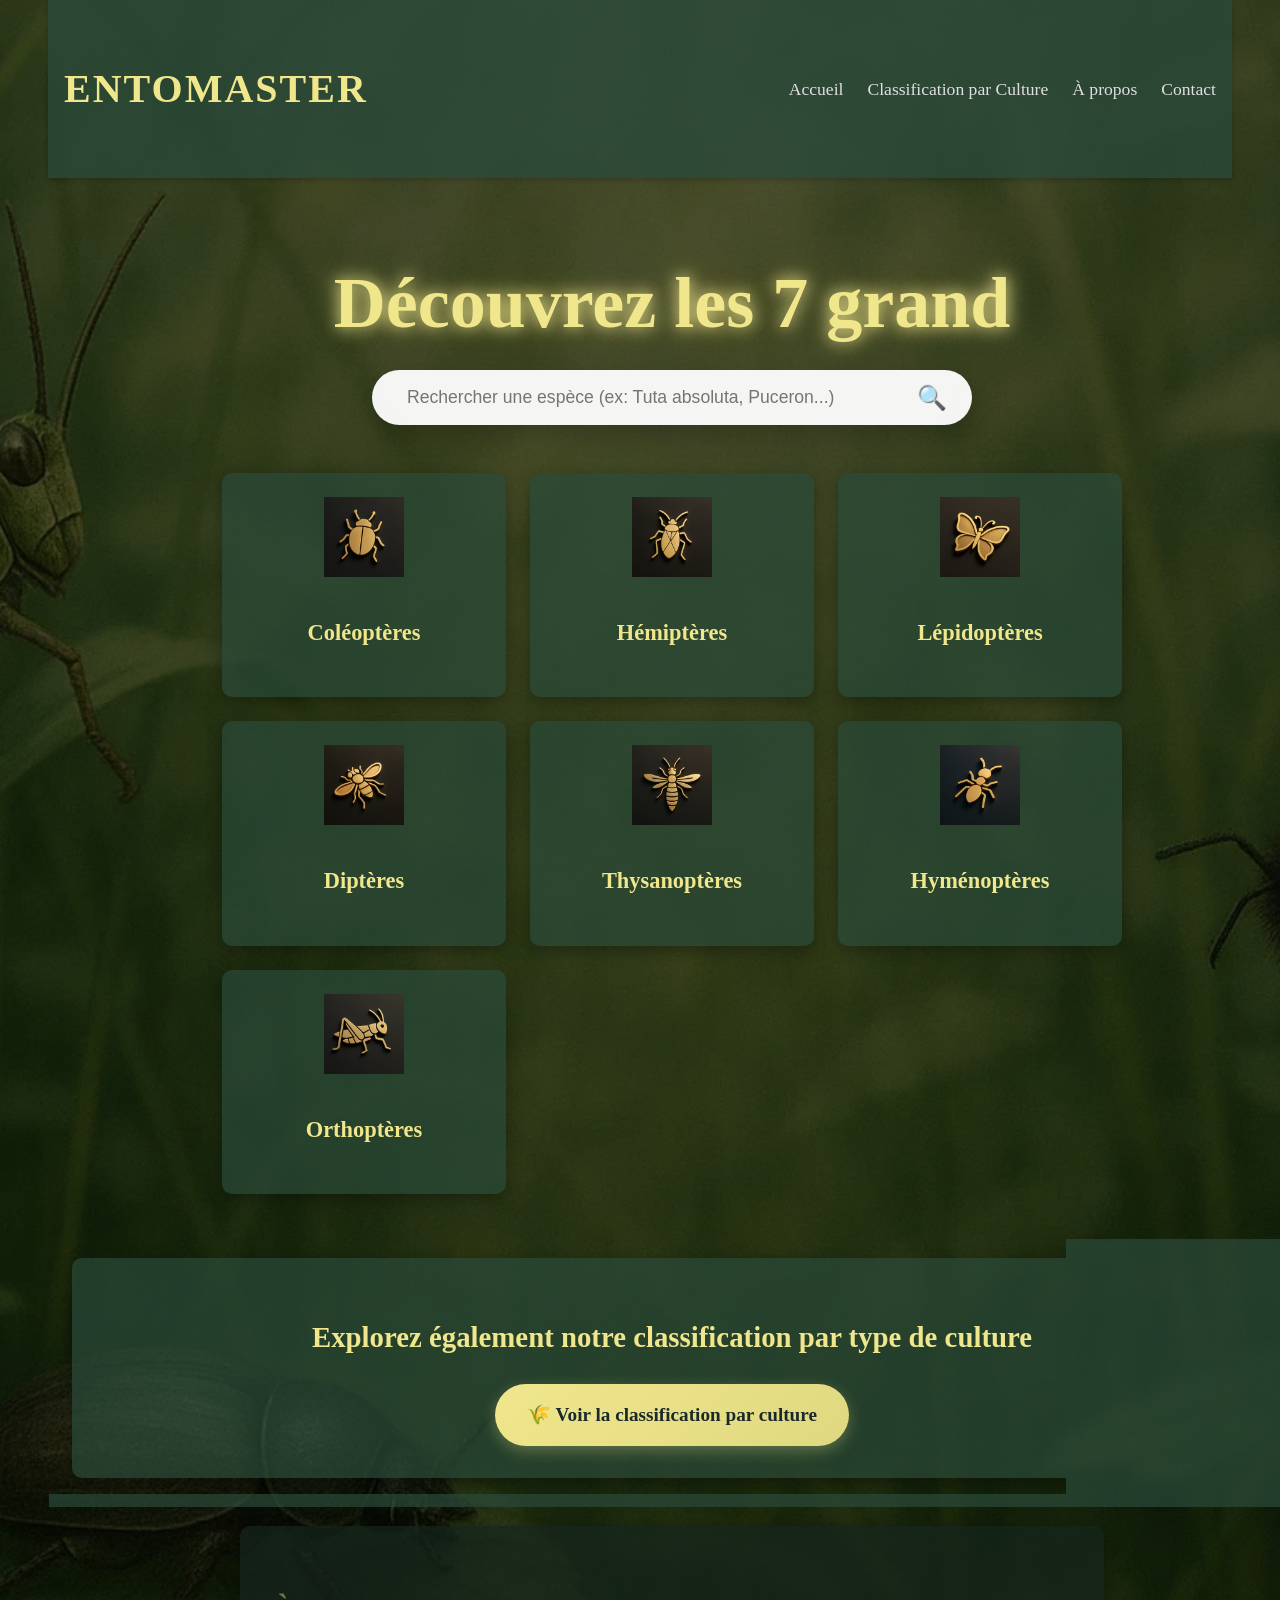
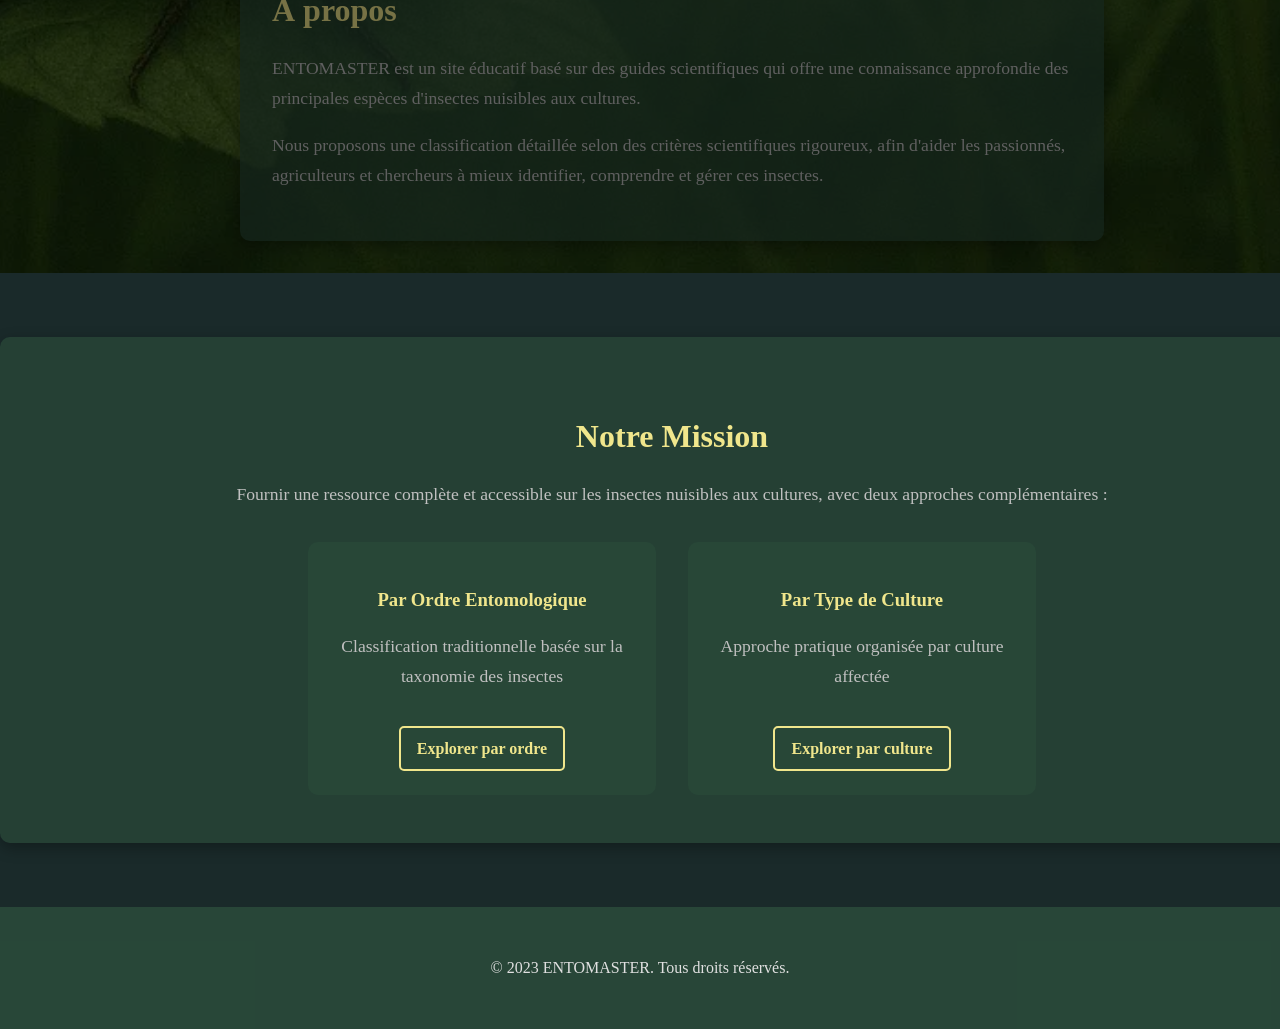
==== index.html @ 506fc040 "hawa" ====
<!DOCTYPE html>
<html lang="fr">
<head>
    <meta charset="UTF-8">
    <meta name="viewport" content="width=device-width, initial-scale=1.0">
    <title>ENTOMASTER - Guide des Insectes Nuisibles</title>
    <link rel="stylesheet" href="style.css">
</head>
<body>
    <header>
        <nav class="navbar">
            <div class="nav-brand">
                <h1>ENTOMASTER</h1>
            </div>
            <ul class="nav-menu">
                <li><a href="#home">Accueil</a></li>
                <li><a href="classification_par_culture.html">Classification par Culture</a></li>
                <li><a href="#about">À propos</a></li>
                <li><a href="#contact">Contact</a></li>
            </ul>
            <div class="hamburger">
                <span></span>
                <span></span>
                <span></span>
            </div>
        </nav>
    </header>

    <main>
        <section id="home" class="hero-section">
            <div class="hero-content">
                <h1 class="hero-title">Découvrez les 7 grands ordres d'insectes nuisibles</h1>
                
                <!-- Barre de recherche globale -->
                <div class="search-container">
                    <div class="search-bar">
                        <input type="text" id="globalSearch" placeholder="Rechercher une espèce (ex: Tuta absoluta, Puceron...)">
                        <button id="searchBtn">🔍</button>
                    </div>
                    <div id="searchResults" class="search-results-dropdown"></div>
                </div>
                
                <div class="orders-grid">
                    <div class="order-card" data-order="coleopteres">
                        <div class="order-icon"><img src="icons/coleopteres_gold.png" alt="Coléoptères"></div>
                        <h3>Coléoptères</h3>
                    </div>
                    
                    <div class="order-card" data-order="hemipteres">
                        <div class="order-icon"><img src="icons/hemipteres_gold.png" alt="Hémiptères"></div>
                        <h3>Hémiptères</h3>
                    </div>
                    
                    <div class="order-card" data-order="lepidopteres">
                        <div class="order-icon"><img src="icons/lepidopteres_gold.png" alt="Lépidoptères"></div>
                        <h3>Lépidoptères</h3>
                    </div>
                    
                    <div class="order-card" data-order="dipteres">
                        <div class="order-icon"><img src="icons/dipteres_gold.png" alt="Diptères"></div>
                        <h3>Diptères</h3>
                    </div>
                    
                    <div class="order-card" data-order="thysanopteres">
                        <div class="order-icon"><img src="icons/thysanopteres_gold.png" alt="Thysanoptères"></div>
                        <h3>Thysanoptères</h3>
                    </div>
                    
                    <div class="order-card" data-order="hymenopteres">
                        <div class="order-icon"><img src="icons/hymenopteres_gold.png" alt="Hyménoptères"></div>
                        <h3>Hyménoptères</h3>
                    </div>
                    
                    <div class="order-card" data-order="orthopteres">
                        <div class="order-icon"><img src="icons/orthopteres_gold.png" alt="Orthoptères"></div>
                        <h3>Orthoptères</h3>
                    </div>
                </div>

                <!-- Nouvelle section avec le lien vers la classification par culture -->
                <div class="classification-link">
                    <h2>Explorez également notre classification par type de culture</h2>
                    <a href="classification_par_culture.html" class="cta-button">
                        🌾 Voir la classification par culture
                    </a>
                </div>
            </div>
            
            <div class="about-section">
                <h2>À propos</h2>
                <p>ENTOMASTER est un site éducatif basé sur des guides scientifiques qui offre une connaissance approfondie des principales espèces d'insectes nuisibles aux cultures.</p>
                <p>Nous proposons une classification détaillée selon des critères scientifiques rigoureux, afin d'aider les passionnés, agriculteurs et chercheurs à mieux identifier, comprendre et gérer ces insectes.</p>
            </div>
        </section>

        <section id="about" class="about-section full-width">
            <h2>Notre Mission</h2>
            <p>Fournir une ressource complète et accessible sur les insectes nuisibles aux cultures, avec deux approches complémentaires :</p>
            <div class="approaches">
                <div class="approach">
                    <h3>Par Ordre Entomologique</h3>
                    <p>Classification traditionnelle basée sur la taxonomie des insectes</p>
                    <a href="#home" class="approach-link">Explorer par ordre</a>
                </div>
                <div class="approach">
                    <h3>Par Type de Culture</h3>
                    <p>Approche pratique organisée par culture affectée</p>
                    <a href="classification_par_culture.html" class="approach-link">Explorer par culture</a>
                </div>
            </div>
        </section>
    </main>

    <footer id="contact">
        <div class="footer-content">
            <p>&copy; 2023 ENTOMASTER. Tous droits réservés.</p>
        </div>
    </footer>

    <script src="global_species_data.js"></script>
    <script src="search_script.js"></script>
    <script src="script.js"></script>
</body>
</html>
---- style.css ----
/* General Styles */
html, body {
    height: 100%;
    width: 100%;
    margin: 0;
    padding: 0;
}

body {
    font-family: 'Georgia', serif;
    background-color: #1a2a2a;
    color: #e0e0e0;
    line-height: 1.6;
    overflow-x: hidden;
}

/* Header and Navigation */
.navbar {
    display: flex;
    justify-content: space-between;
    align-items: center;
    padding: 1.5rem 1rem;
    background-color: rgba(42, 74, 58, 0.8);
    position: fixed;
    max-width: 1200px;
    width: 90%;
    left: 50%;
    transform: translateX(-50%);
    margin: 0;
    z-index: 1000;
    box-shadow: 0 2px 5px rgba(0, 0, 0, 0.2);
}

.nav-brand h1 {
    font-size: 2.5rem;
    color: #f0e68c;
    font-weight: bold;
    letter-spacing: 2px;
}

.nav-menu {
    list-style: none;
    display: flex;
    justify-content: flex-start;
    gap: 1.5rem;
}

.nav-menu a {
    color: #e0e0e0;
    text-decoration: none;
    font-size: 1.1rem;
    font-weight: 500;
    transition: color 0.3s ease;
}

.nav-menu a:hover {
    color: #f0e68c;
}

.hamburger {
    display: none;
    flex-direction: column;
    cursor: pointer;
}

.hamburger span {
    width: 30px;
    height: 3px;
    background-color: #e0e0e0;
    margin: 5px 0;
    transition: 0.3s;
}

/* Hero Section */
.hero-section {
    min-height: 100vh;
    width: 100vw;
    display: flex;
    flex-direction: column;
    justify-content: center;
    align-items: center;
    padding: 200px 2rem 2rem;
    background: url("background.webp") no-repeat center center/cover;
    position: relative;
}

.hero-section::before {
    content: '';
    position: absolute;
    top: 0;
    left: 0;
    right: 0;
    bottom: 0;
    background-color: rgba(0, 0, 0, 0.5);
    z-index: 1;
}

.hero-content {
    text-align: center;
    z-index: 2;
    max-width: 1200px;
    width: 100%;
    padding: 0 20px;
}

.hero-title {
    font-size: 4.5rem;
    font-weight: 700;
    margin-bottom: 1.5rem;
    color: #f0e68c;
    text-shadow: 0 0 15px rgba(240, 230, 140, 0.8), 0 0 25px rgba(240, 230, 140, 0.6);
    line-height: 1.2;
}

/* Recherche Globale */
.search-container {
    position: relative;
    max-width: 600px;
    width: 100%;
    margin: 0 auto 3rem;
    z-index: 100;
}

.search-bar {
    display: flex;
    background: rgba(255, 255, 255, 0.95);
    border-radius: 50px;
    padding: 5px 15px;
    box-shadow: 0 10px 25px rgba(0,0,0,0.2);
}

.search-bar input {
    flex: 1;
    border: none;
    padding: 12px 20px;
    font-size: 1.1rem;
    background: transparent;
    outline: none;
    color: #333;
}

.search-bar button {
    background: none;
    border: none;
    font-size: 1.5rem;
    cursor: pointer;
    padding: 0 10px;
}

.search-results-dropdown {
    position: absolute;
    top: 100%;
    left: 0;
    right: 0;
    background: white;
    border-radius: 15px;
    margin-top: 10px;
    box-shadow: 0 15px 35px rgba(0,0,0,0.3);
    max-height: 400px;
    overflow-y: auto;
    display: none;
    text-align: left;
}

.search-result-item {
    padding: 15px 20px;
    border-bottom: 1px solid #eee;
    cursor: pointer;
    transition: background 0.2s;
    color: #333;
}

.search-result-item:hover {
    background: #f5f5f5;
}

.search-result-item .scientific {
    font-style: italic;
    font-weight: bold;
    color: #667eea;
}

.search-result-item .order-tag {
    font-size: 0.8rem;
    background: #eee;
    padding: 2px 8px;
    border-radius: 10px;
    float: right;
    color: #666;
}

/* Orders Grid */
.orders-grid {
    display: grid;
    grid-template-columns: repeat(3, 1fr);
    gap: 1.5rem;
    margin-bottom: 4rem;
    max-width: 900px;
    margin-left: auto;
    margin-right: auto;
}

.order-card {
    background-color: rgba(42, 74, 58, 0.7);
    border-radius: 10px;
    padding: 1.5rem;
    text-align: center;
    cursor: pointer;
    transition: transform 0.3s ease, box-shadow 0.3s ease;
    box-shadow: 0 5px 15px rgba(0, 0, 0, 0.3);
}

.order-card:hover {
    transform: translateY(-5px);
    box-shadow: 0 8px 20px rgba(0, 0, 0, 0.4);
}

.order-icon img {
    width: 80px;
    height: 80px;
    object-fit: contain;
    margin-bottom: 0.5rem;
}

.order-card h3 {
    font-size: 1.4rem;
    font-weight: 600;
    color: #f0e68c;
}

/* About Section */
.about-section {
    background-color: rgba(42, 74, 58, 0.7);
    border-radius: 10px;
    padding: 2rem;
    max-width: 800px;
    text-align: left;
    box-shadow: 0 5px 15px rgba(0, 0, 0, 0.3);
}

.about-section h2 {
    font-size: 2rem;
    margin-bottom: 1rem;
    color: #f0e68c;
}

.about-section p {
    font-size: 1.1rem;
    line-height: 1.7;
    color: #c0c0c0;
}

/* Nouveaux styles pour les liens de classification */
.classification-link {
    text-align: center;
    margin: 3rem 0;
    padding: 2rem;
    background-color: rgba(42, 74, 58, 0.7);
    border-radius: 10px;
    box-shadow: 0 5px 15px rgba(0, 0, 0, 0.3);
}

.classification-link h2 {
    font-size: 1.8rem;
    margin-bottom: 1.5rem;
    color: #f0e68c;
}

.cta-button {
    display: inline-block;
    background: linear-gradient(135deg, #f0e68c 0%, #e0d880 100%);
    color: #1a2a2a;
    text-decoration: none;
    padding: 1rem 2rem;
    border-radius: 50px;
    font-weight: 600;
    font-size: 1.2rem;
    transition: all 0.3s ease;
    box-shadow: 0 5px 15px rgba(240, 230, 140, 0.3);
}

.cta-button:hover {
    transform: translateY(-3px);
    box-shadow: 0 8px 20px rgba(240, 230, 140, 0.4);
}

.about-section.full-width {
    width: 100%;
    max-width: none;
    margin: 4rem 0;
    padding: 3rem 2rem;
    text-align: center;
}

.approaches {
    display: flex;
    justify-content: center;
    gap: 2rem;
    margin-top: 2rem;
    flex-wrap: wrap;
}

.approach {
    background-color: rgba(42, 74, 58, 0.7);
    border-radius: 10px;
    padding: 1.5rem;
    width: 300px;
    text-align: center;
}

.approach h3 {
    color: #f0e68c;
    margin-bottom: 1rem;
}

.approach-link {
    display: inline-block;
    margin-top: 1rem;
    color: #f0e68c;
    text-decoration: none;
    font-weight: 600;
    border: 2px solid #f0e68c;
    padding: 0.5rem 1rem;
    border-radius: 5px;
    transition: all 0.3s ease;
}

.approach-link:hover {
    background-color: #f0e68c;
    color: #1a2a2a;
}

footer {
    background-color: rgba(42, 74, 58, 0.9);
    padding: 2rem;
    text-align: center;
    margin-top: 3rem;
}

/* Styles pour la navigation mobile */
@media (max-width: 768px) {
    .navbar {
        padding: 1rem 1.5rem;
    }
    
    .nav-menu {
        display: none;
        flex-direction: column;
        width: 100%;
        background-color: rgba(42, 74, 58, 0.9);
        position: absolute;
        top: 70px;
        left: 0;
        padding: 1rem 0;
    }
    
    .nav-menu.active {
        display: flex;
    }
    
    .hamburger {
        display: flex;
    }
    
    .hero-title {
        font-size: 3rem;
    }
    
    .orders-grid {
        grid-template-columns: repeat(2, 1fr);
    }
    
    .about-section {
        margin: 0 1.5rem;
    }
    
    .approaches {
        flex-direction: column;
        align-items: center;
    }
    
    .approach {
        width: 100%;
        max-width: 300px;
    }
}

@media (max-width: 480px) {
    .hero-title {
        font-size: 2.5rem;
    }
    
    .orders-grid {
        grid-template-columns: 1fr;
    }
    
    .nav-brand h1 {
        font-size: 2rem;
    }
    
    .classification-link h2 {
        font-size: 1.5rem;
    }
    
    .cta-button {
        padding: 0.8rem 1.5rem;
        font-size: 1rem;
    }
}

/* Animation pour le hamburger menu */
.hamburger.active span:nth-child(1) {
    transform: rotate(45deg) translate(5px, 5px);
}

.hamburger.active span:nth-child(2) {
    opacity: 0;
}

.hamburger.active span:nth-child(3) {
    transform: rotate(-45deg) translate(7px, -6px);
}

/* Animation pour les cartes */
.order-card {
    opacity: 0;
    transform: translateY(20px);
    animation: fadeInUp 0.6s ease forwards;
}

.order-card:nth-child(1) { animation-delay: 0.1s; }
.order-card:nth-child(2) { animation-delay: 0.2s; }
.order-card:nth-child(3) { animation-delay: 0.3s; }
.order-card:nth-child(4) { animation-delay: 0.4s; }
.order-card:nth-child(5) { animation-delay: 0.5s; }
.order-card:nth-child(6) { animation-delay: 0.6s; }
.order-card:nth-child(7) { animation-delay: 0.7s; }

@keyframes fadeInUp {
    from {
        opacity: 0;
        transform: translateY(20px);
    }
    to {
        opacity: 1;
        transform: translateY(0);
    }
}

/* Animation pour le titre */
.hero-title {
    opacity: 0;
    animation: fadeIn 1s ease 0.5s forwards;
}

@keyframes fadeIn {
    from {
        opacity: 0;
    }
    to {
        opacity: 1;
    }
}

/* Animation pour la section classification */
.classification-link {
    opacity: 0;
    animation: fadeIn 1s ease 1s forwards;
}
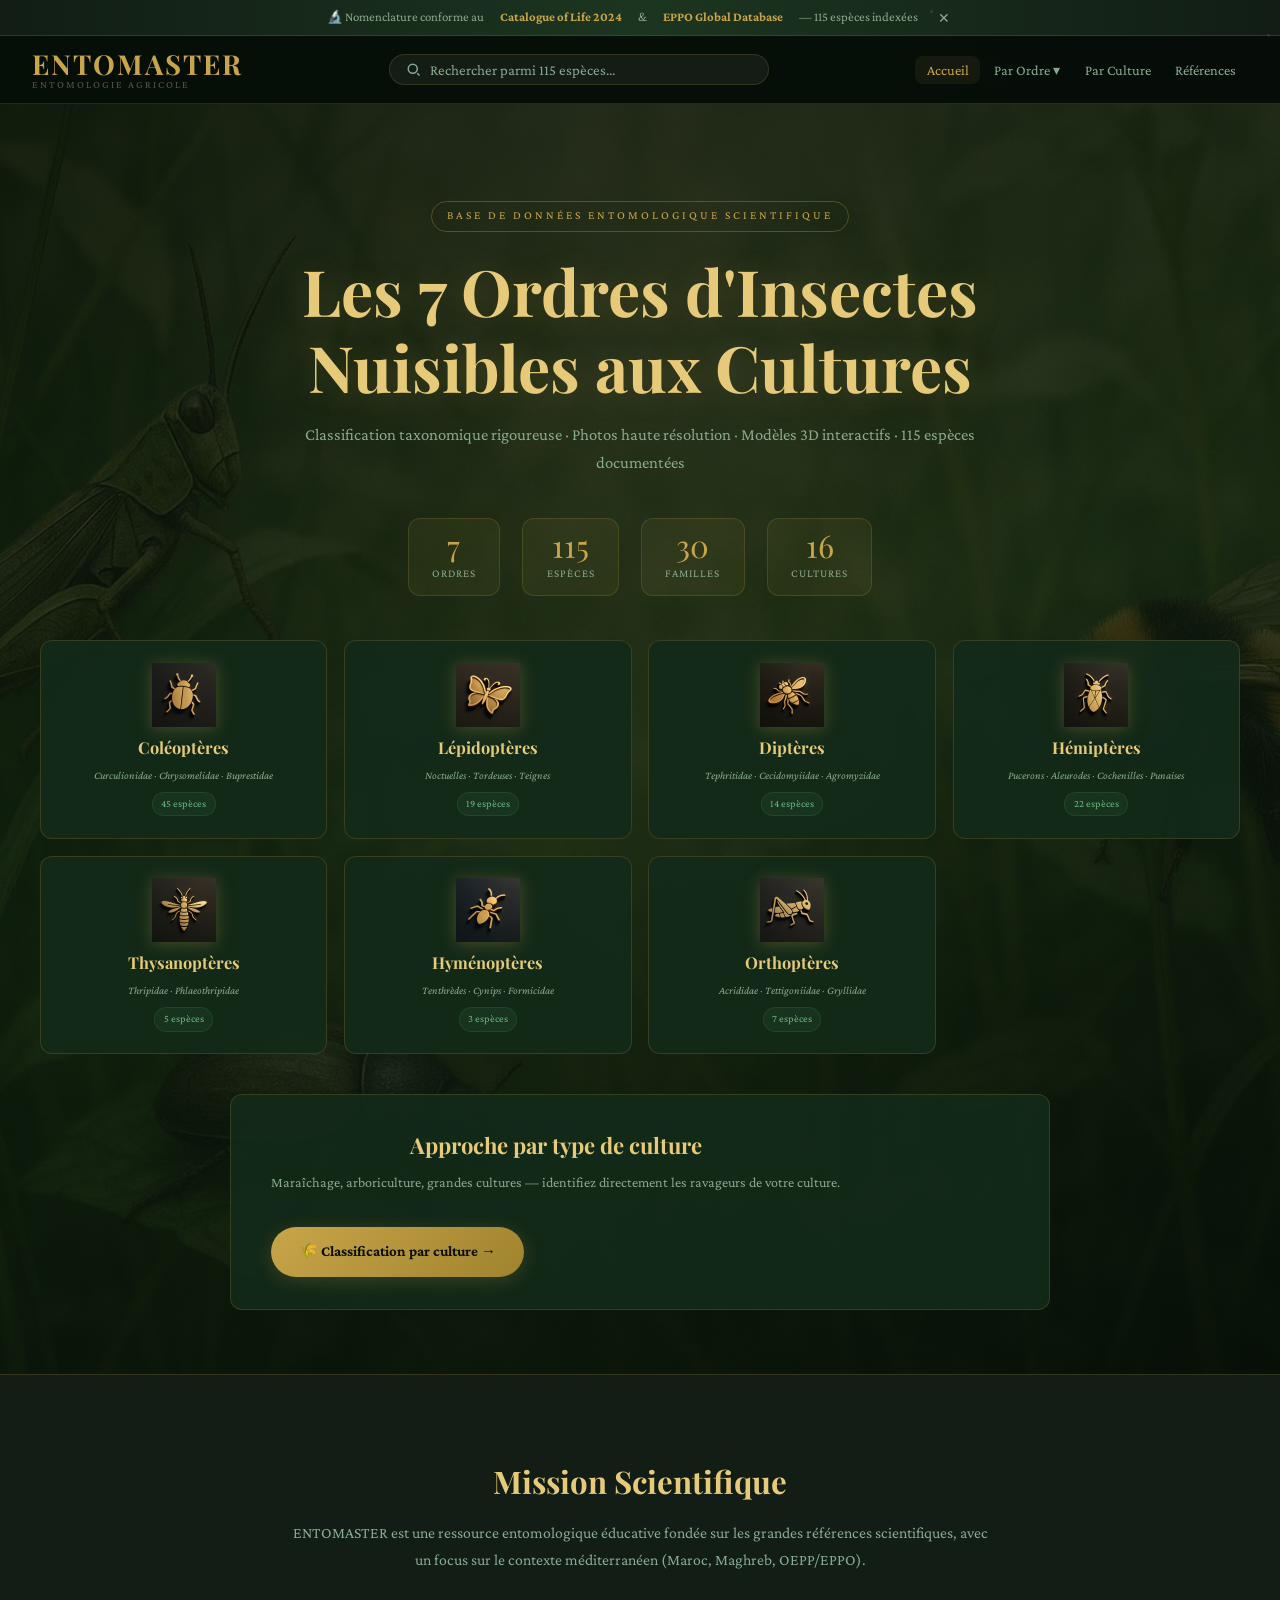
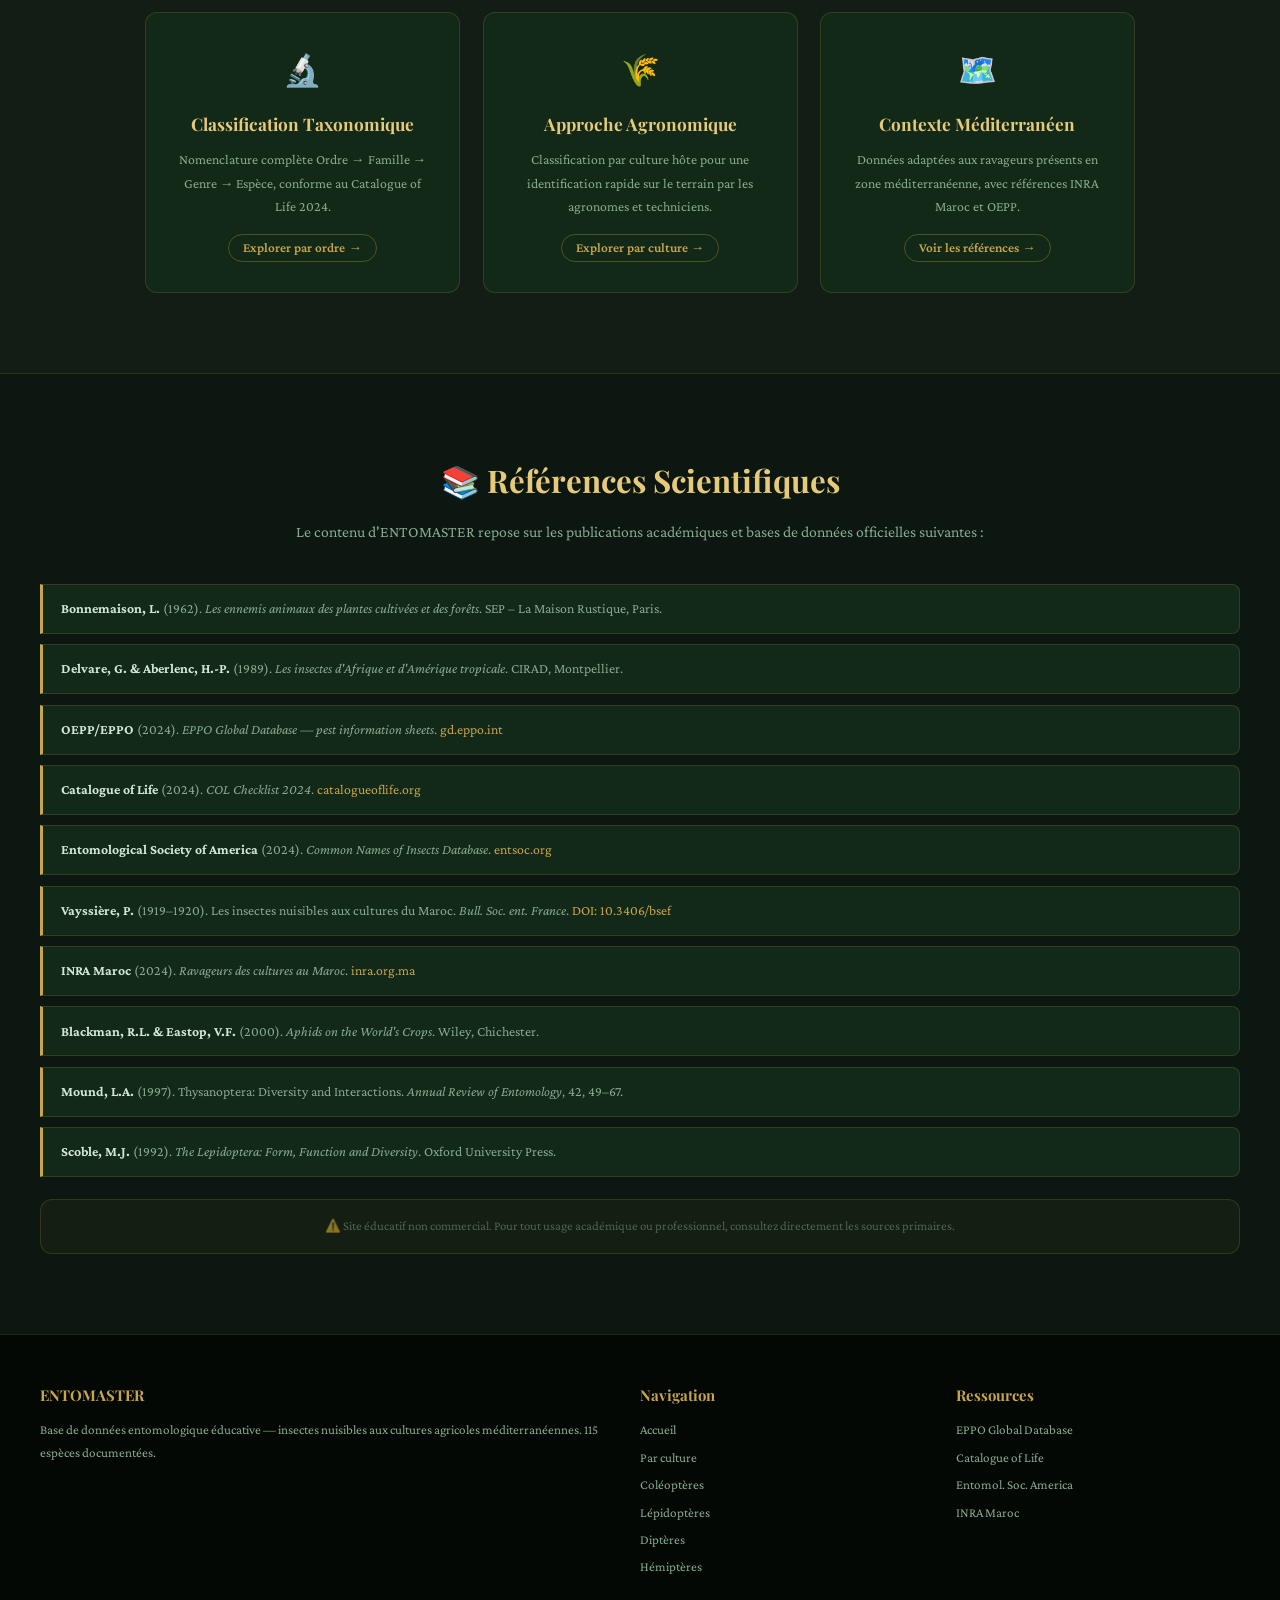
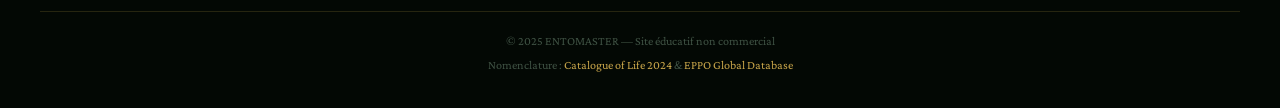
==== commit f4b5e4af: "HAWASITE" ====
--- a/index.html
+++ b/index.html
@@ -3,122 +3,229 @@
 <head>
     <meta charset="UTF-8">
     <meta name="viewport" content="width=device-width, initial-scale=1.0">
-    <title>ENTOMASTER - Guide des Insectes Nuisibles</title>
+    <title>ENTOMASTER – Référence Entomologique des Insectes Nuisibles aux Cultures</title>
+    <meta name="description" content="Base de données entomologique : 115 espèces d'insectes nuisibles aux cultures classées par ordre taxonomique et par culture. Coléoptères, Lépidoptères, Diptères, Hémiptères, Orthoptères, Thysanoptères, Hyménoptères.">
+    <meta name="keywords" content="entomologie, insectes nuisibles, cultures, ravageurs, coléoptères, lépidoptères, diptères, Maroc, Maghreb, EPPO">
+    <meta name="robots" content="index, follow">
+    <meta property="og:title" content="ENTOMASTER – Référence Entomologique">
+    <meta property="og:description" content="115 espèces d'insectes nuisibles classées par ordre et par culture.">
+    <meta property="og:type" content="website">
+    <script type="application/ld+json">{"@context":"https://schema.org","@type":"WebSite","name":"ENTOMASTER","description":"Référence entomologique agricole","inLanguage":"fr"}</script>
     <link rel="stylesheet" href="style.css">
+    <link rel="preconnect" href="https://fonts.googleapis.com">
+    <link href="https://fonts.googleapis.com/css2?family=Playfair+Display:ital,wght@0,700;1,400&family=Crimson+Pro:ital,wght@0,400;0,600;1,400&display=swap" rel="stylesheet">
+    <script src="search_index.js"></script>
 </head>
 <body>
-    <header>
-        <nav class="navbar">
-            <div class="nav-brand">
-                <h1>ENTOMASTER</h1>
-            </div>
-            <ul class="nav-menu">
-                <li><a href="#home">Accueil</a></li>
-                <li><a href="classification_par_culture.html">Classification par Culture</a></li>
-                <li><a href="#about">À propos</a></li>
-                <li><a href="#contact">Contact</a></li>
-            </ul>
-            <div class="hamburger">
-                <span></span>
-                <span></span>
-                <span></span>
-            </div>
-        </nav>
-    </header>
-
-    <main>
-        <section id="home" class="hero-section">
-            <div class="hero-content">
-                <h1 class="hero-title">Découvrez les 7 grands ordres d'insectes nuisibles</h1>
-                
-                <!-- Barre de recherche globale -->
-                <div class="search-container">
-                    <div class="search-bar">
-                        <input type="text" id="globalSearch" placeholder="Rechercher une espèce (ex: Tuta absoluta, Puceron...)">
-                        <button id="searchBtn">🔍</button>
-                    </div>
-                    <div id="searchResults" class="search-results-dropdown"></div>
-                </div>
-                
-                <div class="orders-grid">
-                    <div class="order-card" data-order="coleopteres">
-                        <div class="order-icon"><img src="icons/coleopteres_gold.png" alt="Coléoptères"></div>
-                        <h3>Coléoptères</h3>
-                    </div>
-                    
-                    <div class="order-card" data-order="hemipteres">
-                        <div class="order-icon"><img src="icons/hemipteres_gold.png" alt="Hémiptères"></div>
-                        <h3>Hémiptères</h3>
-                    </div>
-                    
-                    <div class="order-card" data-order="lepidopteres">
-                        <div class="order-icon"><img src="icons/lepidopteres_gold.png" alt="Lépidoptères"></div>
-                        <h3>Lépidoptères</h3>
-                    </div>
-                    
-                    <div class="order-card" data-order="dipteres">
-                        <div class="order-icon"><img src="icons/dipteres_gold.png" alt="Diptères"></div>
-                        <h3>Diptères</h3>
-                    </div>
-                    
-                    <div class="order-card" data-order="thysanopteres">
-                        <div class="order-icon"><img src="icons/thysanopteres_gold.png" alt="Thysanoptères"></div>
-                        <h3>Thysanoptères</h3>
-                    </div>
-                    
-                    <div class="order-card" data-order="hymenopteres">
-                        <div class="order-icon"><img src="icons/hymenopteres_gold.png" alt="Hyménoptères"></div>
-                        <h3>Hyménoptères</h3>
-                    </div>
-                    
-                    <div class="order-card" data-order="orthopteres">
-                        <div class="order-icon"><img src="icons/orthopteres_gold.png" alt="Orthoptères"></div>
-                        <h3>Orthoptères</h3>
-                    </div>
-                </div>
-
-                <!-- Nouvelle section avec le lien vers la classification par culture -->
-                <div class="classification-link">
-                    <h2>Explorez également notre classification par type de culture</h2>
-                    <a href="classification_par_culture.html" class="cta-button">
-                        🌾 Voir la classification par culture
-                    </a>
-                </div>
-            </div>
-            
-            <div class="about-section">
-                <h2>À propos</h2>
-                <p>ENTOMASTER est un site éducatif basé sur des guides scientifiques qui offre une connaissance approfondie des principales espèces d'insectes nuisibles aux cultures.</p>
-                <p>Nous proposons une classification détaillée selon des critères scientifiques rigoureux, afin d'aider les passionnés, agriculteurs et chercheurs à mieux identifier, comprendre et gérer ces insectes.</p>
-            </div>
-        </section>
-
-        <section id="about" class="about-section full-width">
-            <h2>Notre Mission</h2>
-            <p>Fournir une ressource complète et accessible sur les insectes nuisibles aux cultures, avec deux approches complémentaires :</p>
-            <div class="approaches">
-                <div class="approach">
-                    <h3>Par Ordre Entomologique</h3>
-                    <p>Classification traditionnelle basée sur la taxonomie des insectes</p>
-                    <a href="#home" class="approach-link">Explorer par ordre</a>
-                </div>
-                <div class="approach">
-                    <h3>Par Type de Culture</h3>
-                    <p>Approche pratique organisée par culture affectée</p>
-                    <a href="classification_par_culture.html" class="approach-link">Explorer par culture</a>
-                </div>
-            </div>
-        </section>
-    </main>
-
-    <footer id="contact">
-        <div class="footer-content">
-            <p>&copy; 2023 ENTOMASTER. Tous droits réservés.</p>
-        </div>
-    </footer>
-
-    <script src="global_species_data.js"></script>
-    <script src="search_script.js"></script>
-    <script src="script.js"></script>
+
+<div class="top-banner" id="topBanner">
+    &#x1F52C; Nomenclature conforme au <strong>Catalogue of Life 2024</strong> &amp; <strong>EPPO Global Database</strong> — 115 espèces indexées
+    <button class="banner-close" onclick="document.getElementById('topBanner').style.display='none'" aria-label="Fermer">&#x2715;</button>
+</div>
+
+<header>
+  <nav class="navbar" role="navigation" aria-label="Navigation principale">
+    <div class="nav-brand">
+      <a href="index.html" class="nav-brand-link">
+        <span class="brand-name">ENTOMASTER</span>
+        <span class="brand-sub">Entomologie Agricole</span>
+      </a>
+    </div>
+    <div class="nav-search" role="search">
+      <div class="search-wrapper">
+        <svg class="search-icon" viewBox="0 0 20 20" fill="none" stroke="currentColor" stroke-width="2">
+          <circle cx="9" cy="9" r="6"/><path d="m15 15 3 3"/>
+        </svg>
+        <input type="search" id="globalSearch" placeholder="Rechercher parmi 115 espèces..." autocomplete="off">
+      </div>
+      <div id="searchDropdown" class="search-dropdown" role="listbox" aria-live="polite"></div>
+    </div>
+    <ul class="nav-menu" id="navMenu" role="menubar">
+      <li><a href="index.html" aria-current="page">Accueil</a></li>
+      <li class="has-dropdown">
+        <a href="#">Par Ordre &#x25BE;</a>
+        <ul class="dropdown-menu"><li><a href="coleopteres/index.html">&#x1FAB2; Coléoptères</a></li>
+<li><a href="lepidopteres/index.html">&#x1F98B; Lépidoptères</a></li>
+<li><a href="dipteres/index.html">&#x1FAB0; Diptères</a></li>
+<li><a href="hemipteres/index.html">&#x1F41B; Hémiptères</a></li>
+<li><a href="thysanopteres/index.html">&#x1F52C; Thysanoptères</a></li>
+<li><a href="hymenopteres/index.html">&#x1F41D; Hyménoptères</a></li>
+<li><a href="orthopteres/index.html">&#x1F997; Orthoptères</a></li></ul>
+      </li>
+      <li><a href="classification_par_culture.html" >Par Culture</a></li>
+      <li><a href="index.html#references">Références</a></li>
+    </ul>
+    <button class="hamburger" id="hamburger" aria-label="Menu" aria-expanded="false">
+      <span></span><span></span><span></span>
+    </button>
+  </nav>
+</header>
+
+<a href="#main" class="skip-link">Aller au contenu</a>
+
+<main id="main">
+  <section class="hero-section" aria-labelledby="hero-title">
+    <div class="hero-bg"></div>
+    <div class="hero-content">
+      <span class="hero-eyebrow">Base de données entomologique scientifique</span>
+      <h1 class="hero-title" id="hero-title">Les 7 Ordres d'Insectes<br>Nuisibles aux Cultures</h1>
+      <p class="hero-desc">Classification taxonomique rigoureuse · Photos haute résolution · Modèles 3D interactifs · 115 espèces documentées</p>
+
+      <div class="stats-row">
+        <div class="stat"><span class="stat-n" data-to="7">0</span><span class="stat-l">Ordres</span></div>
+        <div class="stat"><span class="stat-n" data-to="115">0</span><span class="stat-l">Espèces</span></div>
+        <div class="stat"><span class="stat-n" data-to="30">0</span><span class="stat-l">Familles</span></div>
+        <div class="stat"><span class="stat-n" data-to="16">0</span><span class="stat-l">Cultures</span></div>
+      </div>
+
+      <div class="orders-grid" role="list">
+        <article class="order-card" data-href="coleopteres/index.html" role="listitem" tabindex="0">
+          <div class="card-icon"><img src="icons/coleopteres_gold.png" alt="" aria-hidden="true"></div>
+          <h3>Coléoptères</h3>
+          <p class="card-families">Curculionidae · Chrysomelidae · Buprestidae</p>
+          <span class="card-badge">45 espèces</span>
+        </article>
+        <article class="order-card" data-href="lepidopteres/index.html" role="listitem" tabindex="0">
+          <div class="card-icon"><img src="icons/lepidopteres_gold.png" alt="" aria-hidden="true"></div>
+          <h3>Lépidoptères</h3>
+          <p class="card-families">Noctuelles · Tordeuses · Teignes</p>
+          <span class="card-badge">19 espèces</span>
+        </article>
+        <article class="order-card" data-href="dipteres/index.html" role="listitem" tabindex="0">
+          <div class="card-icon"><img src="icons/dipteres_gold.png" alt="" aria-hidden="true"></div>
+          <h3>Diptères</h3>
+          <p class="card-families">Tephritidae · Cecidomyiidae · Agromyzidae</p>
+          <span class="card-badge">14 espèces</span>
+        </article>
+        <article class="order-card" data-href="hemipteres/index.html" role="listitem" tabindex="0">
+          <div class="card-icon"><img src="icons/hemipteres_gold.png" alt="" aria-hidden="true"></div>
+          <h3>Hémiptères</h3>
+          <p class="card-families">Pucerons · Aleurodes · Cochenilles · Punaises</p>
+          <span class="card-badge">22 espèces</span>
+        </article>
+        <article class="order-card" data-href="thysanopteres/index.html" role="listitem" tabindex="0">
+          <div class="card-icon"><img src="icons/thysanopteres_gold.png" alt="" aria-hidden="true"></div>
+          <h3>Thysanoptères</h3>
+          <p class="card-families">Thripidae · Phlaeothripidae</p>
+          <span class="card-badge">5 espèces</span>
+        </article>
+        <article class="order-card" data-href="hymenopteres/index.html" role="listitem" tabindex="0">
+          <div class="card-icon"><img src="icons/hymenopteres_gold.png" alt="" aria-hidden="true"></div>
+          <h3>Hyménoptères</h3>
+          <p class="card-families">Tenthrèdes · Cynips · Formicidae</p>
+          <span class="card-badge">3 espèces</span>
+        </article>
+        <article class="order-card" data-href="orthopteres/index.html" role="listitem" tabindex="0">
+          <div class="card-icon"><img src="icons/orthopteres_gold.png" alt="" aria-hidden="true"></div>
+          <h3>Orthoptères</h3>
+          <p class="card-families">Acrididae · Tettigoniidae · Gryllidae</p>
+          <span class="card-badge">7 espèces</span>
+        </article>
+      </div>
+
+      <div class="culture-cta">
+        <div class="cta-text">
+          <h2>Approche par type de culture</h2>
+          <p>Maraîchage, arboriculture, grandes cultures — identifiez directement les ravageurs de votre culture.</p>
+        </div>
+        <a href="classification_par_culture.html" class="cta-btn">&#x1F33E; Classification par culture &#x2192;</a>
+      </div>
+    </div>
+  </section>
+
+  <section id="about" class="info-section">
+    <div class="section-wrap">
+      <h2 class="section-title">Mission Scientifique</h2>
+      <p class="section-lead">ENTOMASTER est une ressource entomologique éducative fondée sur les grandes références scientifiques, avec un focus sur le contexte méditerranéen (Maroc, Maghreb, OEPP/EPPO).</p>
+      <div class="approaches">
+        <div class="approach-card">
+          <span class="appr-icon">&#x1F52C;</span>
+          <h3>Classification Taxonomique</h3>
+          <p>Nomenclature complète Ordre &#x2192; Famille &#x2192; Genre &#x2192; Espèce, conforme au Catalogue of Life 2024.</p>
+          <a href="#main" class="appr-link">Explorer par ordre &#x2192;</a>
+        </div>
+        <div class="approach-card">
+          <span class="appr-icon">&#x1F33E;</span>
+          <h3>Approche Agronomique</h3>
+          <p>Classification par culture hôte pour une identification rapide sur le terrain par les agronomes et techniciens.</p>
+          <a href="classification_par_culture.html" class="appr-link">Explorer par culture &#x2192;</a>
+        </div>
+        <div class="approach-card">
+          <span class="appr-icon">&#x1F5FA;&#xFE0F;</span>
+          <h3>Contexte Méditerranéen</h3>
+          <p>Données adaptées aux ravageurs présents en zone méditerranéenne, avec références INRA Maroc et OEPP.</p>
+          <a href="#references" class="appr-link">Voir les références &#x2192;</a>
+        </div>
+      </div>
+    </div>
+  </section>
+
+  <section id="references" class="refs-section">
+    <div class="section-wrap">
+      <h2 class="section-title">&#x1F4DA; Références Scientifiques</h2>
+      <p class="section-lead">Le contenu d'ENTOMASTER repose sur les publications académiques et bases de données officielles suivantes :</p>
+      <ul class="refs-list">
+        <li><strong>Bonnemaison, L.</strong> (1962). <em>Les ennemis animaux des plantes cultivées et des forêts</em>. SEP – La Maison Rustique, Paris.</li>
+        <li><strong>Delvare, G. &amp; Aberlenc, H.-P.</strong> (1989). <em>Les insectes d'Afrique et d'Amérique tropicale</em>. CIRAD, Montpellier.</li>
+        <li><strong>OEPP/EPPO</strong> (2024). <em>EPPO Global Database — pest information sheets</em>. <a href="https://gd.eppo.int" target="_blank" rel="noopener">gd.eppo.int</a></li>
+        <li><strong>Catalogue of Life</strong> (2024). <em>COL Checklist 2024</em>. <a href="https://www.catalogueoflife.org" target="_blank" rel="noopener">catalogueoflife.org</a></li>
+        <li><strong>Entomological Society of America</strong> (2024). <em>Common Names of Insects Database</em>. <a href="https://www.entsoc.org" target="_blank" rel="noopener">entsoc.org</a></li>
+        <li><strong>Vayssière, P.</strong> (1919–1920). Les insectes nuisibles aux cultures du Maroc. <em>Bull. Soc. ent. France</em>. <a href="https://doi.org/10.3406/bsef.1919.26513" target="_blank" rel="noopener">DOI: 10.3406/bsef</a></li>
+        <li><strong>INRA Maroc</strong> (2024). <em>Ravageurs des cultures au Maroc</em>. <a href="https://www.inra.org.ma" target="_blank" rel="noopener">inra.org.ma</a></li>
+        <li><strong>Blackman, R.L. &amp; Eastop, V.F.</strong> (2000). <em>Aphids on the World's Crops</em>. Wiley, Chichester.</li>
+        <li><strong>Mound, L.A.</strong> (1997). Thysanoptera: Diversity and Interactions. <em>Annual Review of Entomology</em>, 42, 49–67.</li>
+        <li><strong>Scoble, M.J.</strong> (1992). <em>The Lepidoptera: Form, Function and Diversity</em>. Oxford University Press.</li>
+      </ul>
+      <p class="ref-warning">&#x26A0;&#xFE0F; Site éducatif non commercial. Pour tout usage académique ou professionnel, consultez directement les sources primaires.</p>
+    </div>
+  </section>
+</main>
+
+<div id="speciesModal" class="species-modal" role="dialog" aria-modal="true" aria-labelledby="modalTitle" hidden>
+  <div class="modal-overlay" id="modalOverlay"></div>
+  <div class="modal-panel">
+    <button class="modal-close" id="modalClose" aria-label="Fermer">&#x2715;</button>
+    <div class="modal-body" id="modalBody"></div>
+  </div>
+</div>
+<div id="spTooltip" class="sp-tooltip" role="tooltip"></div>
+<button id="backToTop" aria-label="Haut de page">&#x25B2;</button>
+
+<footer role="contentinfo">
+  <div class="footer-inner">
+    <div class="footer-cols">
+      <div class="fc">
+        <h4>ENTOMASTER</h4>
+        <p>Base de données entomologique éducative — insectes nuisibles aux cultures agricoles méditerranéennes. 115 espèces documentées.</p>
+      </div>
+      <div class="fc">
+        <h4>Navigation</h4>
+        <ul>
+          <li><a href="index.html">Accueil</a></li>
+          <li><a href="classification_par_culture.html">Par culture</a></li>
+          <li><a href="coleopteres/index.html">Coléoptères</a></li>
+          <li><a href="lepidopteres/index.html">Lépidoptères</a></li>
+          <li><a href="dipteres/index.html">Diptères</a></li>
+          <li><a href="hemipteres/index.html">Hémiptères</a></li>
+        </ul>
+      </div>
+      <div class="fc">
+        <h4>Ressources</h4>
+        <ul>
+          <li><a href="https://gd.eppo.int" target="_blank" rel="noopener">EPPO Global Database</a></li>
+          <li><a href="https://www.catalogueoflife.org" target="_blank" rel="noopener">Catalogue of Life</a></li>
+          <li><a href="https://www.entsoc.org" target="_blank" rel="noopener">Entomol. Soc. America</a></li>
+          <li><a href="https://www.inra.org.ma" target="_blank" rel="noopener">INRA Maroc</a></li>
+        </ul>
+      </div>
+    </div>
+    <div class="footer-bottom">
+      <p>&copy; 2025 ENTOMASTER — Site éducatif non commercial</p>
+      <p>Nomenclature : <a href="https://www.catalogueoflife.org" target="_blank" rel="noopener">Catalogue of Life 2024</a> &amp; <a href="https://gd.eppo.int" target="_blank" rel="noopener">EPPO Global Database</a></p>
+    </div>
+  </div>
+</footer>
+
+<script src="shared.js"></script>
 </body>
 </html>
--- a/style.css
+++ b/style.css
@@ -1,469 +1,272 @@
-/* General Styles */
-html, body {
-    height: 100%;
-    width: 100%;
-    margin: 0;
-    padding: 0;
+/* ================================================================
+   ENTOMASTER — style.css unifié v3 (hawasite)
+   Thème : naturaliste sombre · or & vert forêt
+   Couvre TOUTES les pages du site
+   ================================================================ */
+:root{
+  --bg:#0b1710;--bg2:#111d15;--bg3:#162219;
+  --surf:rgba(20,42,25,.93);--surf2:rgba(30,58,35,.9);
+  --gold:#c8a54a;--gold-l:#e6ca7a;--gold-d:#a0832e;
+  --green:#4a8c5e;--green-l:#6bb880;
+  --text:#d4e6d8;--text-m:#88aa90;--text-d:rgba(136,170,144,.5);
+  --border:rgba(200,165,74,.18);--border2:rgba(200,165,74,.32);
+  --shadow:0 12px 45px rgba(0,0,0,.55);--shadow-g:0 0 25px rgba(200,165,74,.12);
+  --r:12px;--r-s:8px;--ease:cubic-bezier(.4,0,.2,1);--t:.28s;
+  --max:1200px;--nav-h:68px;
+  --font-d:'Playfair Display',Georgia,serif;
+  --font-b:'Crimson Pro',Georgia,serif;
 }
-
-body {
-    font-family: 'Georgia', serif;
-    background-color: #1a2a2a;
-    color: #e0e0e0;
-    line-height: 1.6;
-    overflow-x: hidden;
-}
-
-/* Header and Navigation */
-.navbar {
-    display: flex;
-    justify-content: space-between;
-    align-items: center;
-    padding: 1.5rem 1rem;
-    background-color: rgba(42, 74, 58, 0.8);
-    position: fixed;
-    max-width: 1200px;
-    width: 90%;
-    left: 50%;
-    transform: translateX(-50%);
-    margin: 0;
-    z-index: 1000;
-    box-shadow: 0 2px 5px rgba(0, 0, 0, 0.2);
-}
-
-.nav-brand h1 {
-    font-size: 2.5rem;
-    color: #f0e68c;
-    font-weight: bold;
-    letter-spacing: 2px;
-}
-
-.nav-menu {
-    list-style: none;
-    display: flex;
-    justify-content: flex-start;
-    gap: 1.5rem;
-}
-
-.nav-menu a {
-    color: #e0e0e0;
-    text-decoration: none;
-    font-size: 1.1rem;
-    font-weight: 500;
-    transition: color 0.3s ease;
-}
-
-.nav-menu a:hover {
-    color: #f0e68c;
-}
-
-.hamburger {
-    display: none;
-    flex-direction: column;
-    cursor: pointer;
-}
-
-.hamburger span {
-    width: 30px;
-    height: 3px;
-    background-color: #e0e0e0;
-    margin: 5px 0;
-    transition: 0.3s;
-}
-
-/* Hero Section */
-.hero-section {
-    min-height: 100vh;
-    width: 100vw;
-    display: flex;
-    flex-direction: column;
-    justify-content: center;
-    align-items: center;
-    padding: 200px 2rem 2rem;
-    background: url("background.webp") no-repeat center center/cover;
-    position: relative;
-}
-
-.hero-section::before {
-    content: '';
-    position: absolute;
-    top: 0;
-    left: 0;
-    right: 0;
-    bottom: 0;
-    background-color: rgba(0, 0, 0, 0.5);
-    z-index: 1;
-}
-
-.hero-content {
-    text-align: center;
-    z-index: 2;
-    max-width: 1200px;
-    width: 100%;
-    padding: 0 20px;
-}
-
-.hero-title {
-    font-size: 4.5rem;
-    font-weight: 700;
-    margin-bottom: 1.5rem;
-    color: #f0e68c;
-    text-shadow: 0 0 15px rgba(240, 230, 140, 0.8), 0 0 25px rgba(240, 230, 140, 0.6);
-    line-height: 1.2;
-}
-
-/* Recherche Globale */
-.search-container {
-    position: relative;
-    max-width: 600px;
-    width: 100%;
-    margin: 0 auto 3rem;
-    z-index: 100;
-}
-
-.search-bar {
-    display: flex;
-    background: rgba(255, 255, 255, 0.95);
-    border-radius: 50px;
-    padding: 5px 15px;
-    box-shadow: 0 10px 25px rgba(0,0,0,0.2);
-}
-
-.search-bar input {
-    flex: 1;
-    border: none;
-    padding: 12px 20px;
-    font-size: 1.1rem;
-    background: transparent;
-    outline: none;
-    color: #333;
-}
-
-.search-bar button {
-    background: none;
-    border: none;
-    font-size: 1.5rem;
-    cursor: pointer;
-    padding: 0 10px;
-}
-
-.search-results-dropdown {
-    position: absolute;
-    top: 100%;
-    left: 0;
-    right: 0;
-    background: white;
-    border-radius: 15px;
-    margin-top: 10px;
-    box-shadow: 0 15px 35px rgba(0,0,0,0.3);
-    max-height: 400px;
-    overflow-y: auto;
-    display: none;
-    text-align: left;
-}
-
-.search-result-item {
-    padding: 15px 20px;
-    border-bottom: 1px solid #eee;
-    cursor: pointer;
-    transition: background 0.2s;
-    color: #333;
-}
-
-.search-result-item:hover {
-    background: #f5f5f5;
-}
-
-.search-result-item .scientific {
-    font-style: italic;
-    font-weight: bold;
-    color: #667eea;
-}
-
-.search-result-item .order-tag {
-    font-size: 0.8rem;
-    background: #eee;
-    padding: 2px 8px;
-    border-radius: 10px;
-    float: right;
-    color: #666;
-}
-
-/* Orders Grid */
-.orders-grid {
-    display: grid;
-    grid-template-columns: repeat(3, 1fr);
-    gap: 1.5rem;
-    margin-bottom: 4rem;
-    max-width: 900px;
-    margin-left: auto;
-    margin-right: auto;
-}
-
-.order-card {
-    background-color: rgba(42, 74, 58, 0.7);
-    border-radius: 10px;
-    padding: 1.5rem;
-    text-align: center;
-    cursor: pointer;
-    transition: transform 0.3s ease, box-shadow 0.3s ease;
-    box-shadow: 0 5px 15px rgba(0, 0, 0, 0.3);
-}
-
-.order-card:hover {
-    transform: translateY(-5px);
-    box-shadow: 0 8px 20px rgba(0, 0, 0, 0.4);
-}
-
-.order-icon img {
-    width: 80px;
-    height: 80px;
-    object-fit: contain;
-    margin-bottom: 0.5rem;
-}
-
-.order-card h3 {
-    font-size: 1.4rem;
-    font-weight: 600;
-    color: #f0e68c;
-}
-
-/* About Section */
-.about-section {
-    background-color: rgba(42, 74, 58, 0.7);
-    border-radius: 10px;
-    padding: 2rem;
-    max-width: 800px;
-    text-align: left;
-    box-shadow: 0 5px 15px rgba(0, 0, 0, 0.3);
-}
-
-.about-section h2 {
-    font-size: 2rem;
-    margin-bottom: 1rem;
-    color: #f0e68c;
-}
-
-.about-section p {
-    font-size: 1.1rem;
-    line-height: 1.7;
-    color: #c0c0c0;
-}
-
-/* Nouveaux styles pour les liens de classification */
-.classification-link {
-    text-align: center;
-    margin: 3rem 0;
-    padding: 2rem;
-    background-color: rgba(42, 74, 58, 0.7);
-    border-radius: 10px;
-    box-shadow: 0 5px 15px rgba(0, 0, 0, 0.3);
-}
-
-.classification-link h2 {
-    font-size: 1.8rem;
-    margin-bottom: 1.5rem;
-    color: #f0e68c;
-}
-
-.cta-button {
-    display: inline-block;
-    background: linear-gradient(135deg, #f0e68c 0%, #e0d880 100%);
-    color: #1a2a2a;
-    text-decoration: none;
-    padding: 1rem 2rem;
-    border-radius: 50px;
-    font-weight: 600;
-    font-size: 1.2rem;
-    transition: all 0.3s ease;
-    box-shadow: 0 5px 15px rgba(240, 230, 140, 0.3);
-}
-
-.cta-button:hover {
-    transform: translateY(-3px);
-    box-shadow: 0 8px 20px rgba(240, 230, 140, 0.4);
-}
-
-.about-section.full-width {
-    width: 100%;
-    max-width: none;
-    margin: 4rem 0;
-    padding: 3rem 2rem;
-    text-align: center;
-}
-
-.approaches {
-    display: flex;
-    justify-content: center;
-    gap: 2rem;
-    margin-top: 2rem;
-    flex-wrap: wrap;
-}
-
-.approach {
-    background-color: rgba(42, 74, 58, 0.7);
-    border-radius: 10px;
-    padding: 1.5rem;
-    width: 300px;
-    text-align: center;
-}
-
-.approach h3 {
-    color: #f0e68c;
-    margin-bottom: 1rem;
-}
-
-.approach-link {
-    display: inline-block;
-    margin-top: 1rem;
-    color: #f0e68c;
-    text-decoration: none;
-    font-weight: 600;
-    border: 2px solid #f0e68c;
-    padding: 0.5rem 1rem;
-    border-radius: 5px;
-    transition: all 0.3s ease;
-}
-
-.approach-link:hover {
-    background-color: #f0e68c;
-    color: #1a2a2a;
-}
-
-footer {
-    background-color: rgba(42, 74, 58, 0.9);
-    padding: 2rem;
-    text-align: center;
-    margin-top: 3rem;
-}
-
-/* Styles pour la navigation mobile */
-@media (max-width: 768px) {
-    .navbar {
-        padding: 1rem 1.5rem;
-    }
-    
-    .nav-menu {
-        display: none;
-        flex-direction: column;
-        width: 100%;
-        background-color: rgba(42, 74, 58, 0.9);
-        position: absolute;
-        top: 70px;
-        left: 0;
-        padding: 1rem 0;
-    }
-    
-    .nav-menu.active {
-        display: flex;
-    }
-    
-    .hamburger {
-        display: flex;
-    }
-    
-    .hero-title {
-        font-size: 3rem;
-    }
-    
-    .orders-grid {
-        grid-template-columns: repeat(2, 1fr);
-    }
-    
-    .about-section {
-        margin: 0 1.5rem;
-    }
-    
-    .approaches {
-        flex-direction: column;
-        align-items: center;
-    }
-    
-    .approach {
-        width: 100%;
-        max-width: 300px;
-    }
-}
-
-@media (max-width: 480px) {
-    .hero-title {
-        font-size: 2.5rem;
-    }
-    
-    .orders-grid {
-        grid-template-columns: 1fr;
-    }
-    
-    .nav-brand h1 {
-        font-size: 2rem;
-    }
-    
-    .classification-link h2 {
-        font-size: 1.5rem;
-    }
-    
-    .cta-button {
-        padding: 0.8rem 1.5rem;
-        font-size: 1rem;
-    }
-}
-
-/* Animation pour le hamburger menu */
-.hamburger.active span:nth-child(1) {
-    transform: rotate(45deg) translate(5px, 5px);
-}
-
-.hamburger.active span:nth-child(2) {
-    opacity: 0;
-}
-
-.hamburger.active span:nth-child(3) {
-    transform: rotate(-45deg) translate(7px, -6px);
-}
-
-/* Animation pour les cartes */
-.order-card {
-    opacity: 0;
-    transform: translateY(20px);
-    animation: fadeInUp 0.6s ease forwards;
-}
-
-.order-card:nth-child(1) { animation-delay: 0.1s; }
-.order-card:nth-child(2) { animation-delay: 0.2s; }
-.order-card:nth-child(3) { animation-delay: 0.3s; }
-.order-card:nth-child(4) { animation-delay: 0.4s; }
-.order-card:nth-child(5) { animation-delay: 0.5s; }
-.order-card:nth-child(6) { animation-delay: 0.6s; }
-.order-card:nth-child(7) { animation-delay: 0.7s; }
-
-@keyframes fadeInUp {
-    from {
-        opacity: 0;
-        transform: translateY(20px);
-    }
-    to {
-        opacity: 1;
-        transform: translateY(0);
-    }
-}
-
-/* Animation pour le titre */
-.hero-title {
-    opacity: 0;
-    animation: fadeIn 1s ease 0.5s forwards;
-}
-
-@keyframes fadeIn {
-    from {
-        opacity: 0;
-    }
-    to {
-        opacity: 1;
-    }
-}
-
-/* Animation pour la section classification */
-.classification-link {
-    opacity: 0;
-    animation: fadeIn 1s ease 1s forwards;
-}+*,*::before,*::after{box-sizing:border-box;margin:0;padding:0}
+html{scroll-behavior:smooth;font-size:16px}
+body{font-family:var(--font-b);background:var(--bg);color:var(--text);line-height:1.7;overflow-x:hidden;min-height:100vh;
+  background-image:radial-gradient(ellipse at 15% 25%,rgba(42,95,55,.18) 0%,transparent 60%),radial-gradient(ellipse at 85% 75%,rgba(10,30,15,.35) 0%,transparent 60%)}
+a{color:var(--gold);text-decoration:none;transition:color var(--t)}
+a:hover{color:var(--gold-l)}
+img{max-width:100%;display:block}
+ul{list-style:none}
+button{font-family:var(--font-b);cursor:pointer}
+:focus-visible{outline:2px solid var(--gold);outline-offset:3px;border-radius:4px}
+.skip-link{position:absolute;top:-60px;left:1rem;background:var(--gold);color:#000;padding:.5rem 1rem;border-radius:0 0 8px 8px;font-weight:700;z-index:9999;transition:top .2s}
+.skip-link:focus{top:0}
+/* Banner */
+.top-banner{background:linear-gradient(90deg,var(--bg2),#1c3520,var(--bg2));border-bottom:1px solid var(--border);padding:.42rem 2rem;text-align:center;font-size:.8rem;color:var(--text-m);display:flex;justify-content:center;align-items:center;gap:1rem}
+.top-banner strong{color:var(--gold)}
+.banner-close{background:none;border:none;color:var(--text-m);font-size:.9rem;cursor:pointer;padding:0 .2rem;transition:color var(--t)}
+.banner-close:hover{color:var(--text)}
+/* Navbar */
+.navbar{position:sticky;top:0;z-index:1000;display:flex;align-items:center;gap:1.5rem;padding:0 2rem;height:var(--nav-h);background:rgba(7,14,9,.96);backdrop-filter:blur(18px);-webkit-backdrop-filter:blur(18px);border-bottom:1px solid var(--border);transition:transform var(--t) var(--ease);width:100%;transform:none!important;left:0;max-width:none;box-shadow:none}
+.navbar.hidden{transform:translateY(-100%)!important}
+.nav-brand a,.nav-brand-link{display:flex;flex-direction:column;line-height:1.1}
+.brand-name{font-family:var(--font-d);font-size:1.72rem;color:var(--gold);letter-spacing:2px;font-weight:700}
+.brand-sub{font-size:.65rem;color:var(--text-d);letter-spacing:2px;text-transform:uppercase}
+/* Search */
+.nav-search{position:relative;flex:1;max-width:380px;margin:0 auto}
+.search-wrapper{display:flex;align-items:center;gap:.55rem;background:rgba(255,255,255,.06);border:1px solid var(--border);border-radius:50px;padding:.42rem 1rem;transition:border-color var(--t),background var(--t)}
+.search-wrapper:focus-within{border-color:var(--gold);background:rgba(255,255,255,.09)}
+.search-icon{width:15px;height:15px;color:var(--text-m);flex-shrink:0}
+.search-wrapper input{flex:1;background:none;border:none;color:var(--text);font-family:var(--font-b);font-size:.93rem;outline:none}
+.search-wrapper input::placeholder{color:var(--text-m)}
+.search-dropdown{position:absolute;top:calc(100% + 6px);left:0;right:0;background:#111d15;border:1px solid var(--border);border-radius:var(--r);box-shadow:var(--shadow);max-height:380px;overflow-y:auto;display:none;z-index:200;scrollbar-width:thin;scrollbar-color:var(--border) transparent}
+.search-dropdown.open{display:block}
+.sd-item{padding:.6rem 1rem;cursor:pointer;border-bottom:1px solid rgba(255,255,255,.04);transition:background .14s;display:flex;flex-direction:column;gap:.12rem}
+.sd-item:hover,.sd-item:focus{background:rgba(200,165,74,.1);outline:none}
+.sd-item strong{font-size:.88rem;color:var(--text);font-style:italic}
+.sd-item small{font-size:.73rem;color:var(--text-m)}
+.sd-order{font-size:.68rem;color:var(--green-l);background:rgba(74,140,94,.1);border:1px solid rgba(74,140,94,.2);padding:.1rem .42rem;border-radius:50px;width:fit-content}
+.sd-empty{padding:.75rem 1rem;color:var(--text-m);font-size:.86rem;font-style:italic}
+/* Nav menu */
+.nav-menu{display:flex;align-items:center;gap:.12rem;flex-shrink:0}
+.nav-menu>li>a{color:var(--text-m);font-size:.9rem;padding:.36rem .72rem;border-radius:var(--r-s);transition:all var(--t);font-family:var(--font-b);white-space:nowrap}
+.nav-menu>li>a:hover,.nav-menu>li>a[aria-current="page"]{color:var(--gold);background:rgba(200,165,74,.08)}
+.has-dropdown{position:relative}
+.dropdown-menu{display:none;position:absolute;top:calc(100% + 8px);right:0;background:#111d15;border:1px solid var(--border);border-radius:var(--r);min-width:210px;box-shadow:var(--shadow);z-index:201}
+.has-dropdown:hover .dropdown-menu,.has-dropdown:focus-within .dropdown-menu{display:block}
+.dropdown-menu li a{display:block;padding:.52rem 1rem;font-size:.86rem;color:var(--text-m);border-bottom:1px solid rgba(255,255,255,.04);transition:all var(--t)}
+.dropdown-menu li a:hover{color:var(--gold-l);background:rgba(200,165,74,.08)}
+.dropdown-menu li:last-child a{border-bottom:none}
+/* Hamburger */
+.hamburger{display:none;flex-direction:column;gap:5px;background:none;border:none;padding:4px;margin-left:auto}
+.hamburger span{width:24px;height:2px;background:var(--text-m);border-radius:2px;transition:var(--t) var(--ease)}
+.hamburger.active span:nth-child(1){transform:rotate(45deg) translate(5px,5px)}
+.hamburger.active span:nth-child(2){opacity:0;transform:scaleX(0)}
+.hamburger.active span:nth-child(3){transform:rotate(-45deg) translate(5px,-5px)}
+/* Breadcrumb */
+.breadcrumb-nav{background:var(--bg2);border-bottom:1px solid rgba(200,165,74,.07);padding:.38rem 2rem}
+.breadcrumb{display:flex;gap:.4rem;font-size:.77rem;color:var(--text-m)}
+.breadcrumb li+li::before{content:'›';margin-right:.4rem;color:var(--text-d)}
+.breadcrumb a{color:var(--gold)}
+.breadcrumb [aria-current="page"]{color:var(--text)}
+/* Page wrap */
+.page-wrap{max-width:var(--max);margin:0 auto;padding:2rem 1.5rem 5rem;position:relative;z-index:1}
+/* Page header */
+.page-header{text-align:center;margin-bottom:2.5rem;background:var(--surf);border:1px solid var(--border);padding:2.5rem 2rem 2rem;border-radius:var(--r);box-shadow:var(--shadow)}
+.page-order-label{font-size:.7rem;letter-spacing:2px;text-transform:uppercase;color:var(--text-d);margin-bottom:.4rem}
+.page-order-label strong{color:var(--gold)}
+.page-title{font-family:var(--font-d);font-size:clamp(1.8rem,4vw,3rem);color:var(--gold-l);margin-bottom:.4rem}
+.page-subtitle{font-size:.98rem;color:var(--text-m)}
+.taxo-pills{display:flex;flex-wrap:wrap;justify-content:center;gap:.38rem;margin-top:1.2rem}
+.taxo-pill{font-size:.7rem;font-style:italic;color:var(--text-m);background:rgba(200,165,74,.07);border:1px solid var(--border);padding:.18rem .62rem;border-radius:50px}
+/* Filter bar */
+.filter-bar{display:flex;align-items:center;gap:.9rem;flex-wrap:wrap;margin-bottom:2rem;background:var(--surf);border:1px solid var(--border);border-radius:var(--r);padding:.85rem 1.4rem}
+.filter-bar input,.filter-bar select{background:rgba(255,255,255,.06);border:1px solid var(--border);border-radius:50px;color:var(--text);font-family:var(--font-b);font-size:.86rem;padding:.42rem .95rem;transition:border-color var(--t)}
+.filter-bar input{flex:1;min-width:160px}
+.filter-bar input:focus,.filter-bar select:focus{border-color:var(--gold);outline:none;background:rgba(255,255,255,.09)}
+.filter-bar input::placeholder{color:var(--text-m)}
+.filter-bar select option{background:#111d15;color:var(--text)}
+.filter-count{font-size:.78rem;color:var(--text-m);white-space:nowrap;margin-left:auto}
+/* Model block */
+.model-block{background:var(--surf);border:1px solid var(--border);border-radius:var(--r);padding:2rem;margin-bottom:3rem;box-shadow:var(--shadow)}
+.model-block h2{font-family:var(--font-d);font-size:1.28rem;color:var(--gold-l);text-align:center;margin-bottom:1rem}
+.model-viewer-wrap{width:100%;height:420px;border-radius:var(--r-s);overflow:hidden;background:#0a1510;border:1px solid var(--border)}
+.model-caption{text-align:center;margin-top:.62rem;font-size:.8rem;color:var(--text-m);font-style:italic}
+.model-note{margin-top:.95rem;padding:.85rem 1.1rem;background:rgba(200,165,74,.05);border-left:3px solid var(--gold);border-radius:0 var(--r-s) var(--r-s) 0;font-size:.82rem;color:var(--text-m);line-height:1.55}
+.model-note strong{color:var(--text)}
+/* Family section */
+.family-section{margin-bottom:3rem}
+.family-hdr{display:flex;align-items:baseline;gap:.7rem;margin-bottom:1.15rem;padding-bottom:.48rem;border-bottom:1px solid var(--border)}
+.family-hdr h2{font-family:var(--font-d);font-size:1.28rem;color:var(--gold-l)}
+.family-count{font-size:.73rem;color:var(--text-m);background:rgba(200,165,74,.07);border:1px solid var(--border);padding:.14rem .52rem;border-radius:50px}
+/* Species grid */
+.sp-grid{display:grid;grid-template-columns:repeat(auto-fill,minmax(225px,1fr));gap:1.1rem}
+.sp-card{background:var(--surf);border:1px solid var(--border);border-radius:var(--r);overflow:hidden;cursor:pointer;transition:transform var(--t) var(--ease),box-shadow var(--t),border-color var(--t);display:flex;flex-direction:column}
+.sp-card:hover,.sp-card:focus{transform:translateY(-5px);border-color:var(--gold);box-shadow:var(--shadow),0 0 20px rgba(200,165,74,.08);outline:none}
+.sp-img{aspect-ratio:4/3;overflow:hidden;background:#0a1510;position:relative;flex-shrink:0}
+.sp-img img{width:100%;height:100%;object-fit:cover;transition:transform .4s var(--ease);display:block}
+.sp-card:hover .sp-img img{transform:scale(1.07)}
+.sp-img-badge{position:absolute;bottom:5px;left:5px;font-size:.63rem;color:var(--gold);background:rgba(0,0,0,.68);padding:.14rem .42rem;border-radius:4px;font-style:italic;backdrop-filter:blur(4px);max-width:90%;overflow:hidden;text-overflow:ellipsis;white-space:nowrap}
+.sp-body{padding:.88rem .92rem;flex:1;display:flex;flex-direction:column;gap:.2rem}
+.sp-name{font-family:var(--font-d);font-style:italic;font-size:.9rem;color:var(--text);font-weight:700;line-height:1.22}
+.sp-author{font-size:.66rem;color:var(--text-d)}
+.sp-common{font-size:.78rem;color:var(--gold-l);font-weight:600}
+.sp-family{font-size:.7rem;color:var(--text-m);font-style:italic}
+.sp-host{font-size:.7rem;color:var(--green-l);margin-top:auto;padding-top:.28rem}
+.sp-size{font-size:.66rem;color:var(--text-d)}
+.sp-more{display:block;text-align:center;margin:.2rem .78rem .78rem;padding:.32rem;background:rgba(200,165,74,.07);border:1px solid var(--border);border-radius:var(--r-s);color:var(--gold);font-size:.73rem;transition:background var(--t)}
+.sp-more:hover{background:rgba(200,165,74,.16)}
+/* Tooltip */
+.sp-tooltip{position:fixed;z-index:1500;pointer-events:none;max-width:295px;background:rgba(9,17,11,.97);border:1px solid var(--gold);border-radius:var(--r);padding:.95rem;box-shadow:var(--shadow);display:none}
+.sp-tooltip.show{display:block}
+.sp-tt-title{font-family:var(--font-d);font-style:italic;font-size:.97rem;color:var(--gold-l);margin-bottom:.45rem;padding-bottom:.45rem;border-bottom:1px solid var(--border)}
+.sp-tt-row{display:flex;gap:.38rem;margin-bottom:.2rem;font-size:.78rem}
+.sp-tt-label{color:var(--text);font-weight:700;flex-shrink:0;min-width:58px}
+.sp-tt-val{color:var(--text-m)}
+/* Modal */
+.species-modal{position:fixed;inset:0;z-index:2000;display:flex;align-items:center;justify-content:center;padding:1rem}
+.species-modal[hidden]{display:none}
+.modal-overlay{position:absolute;inset:0;background:rgba(0,0,0,.74);backdrop-filter:blur(4px);cursor:pointer}
+.modal-panel{position:relative;background:var(--bg3);border:1px solid var(--border2);border-radius:16px;box-shadow:0 24px 80px rgba(0,0,0,.7),0 0 40px rgba(200,165,74,.07);max-width:680px;width:100%;max-height:88vh;overflow-y:auto;z-index:1;animation:modalIn .24s var(--ease)}
+@keyframes modalIn{from{opacity:0;transform:scale(.94) translateY(18px)}to{opacity:1;transform:none}}
+.modal-close{position:sticky;top:.75rem;left:calc(100% - 3rem);display:flex;align-items:center;justify-content:center;width:34px;height:34px;background:rgba(255,255,255,.07);border:1px solid var(--border);border-radius:50%;color:var(--text-m);font-size:.95rem;z-index:2;margin:0 0 -2.3rem auto;transition:all var(--t)}
+.modal-close:hover{background:rgba(200,165,74,.15);color:var(--gold)}
+.modal-body{padding:2rem}
+.modal-header{margin-bottom:1.4rem;padding-bottom:1.1rem;border-bottom:1px solid var(--border)}
+.modal-order-tag{display:inline-block;font-size:.7rem;letter-spacing:1.5px;text-transform:uppercase;color:var(--green-l);background:rgba(74,140,94,.1);border:1px solid rgba(74,140,94,.25);padding:.18rem .65rem;border-radius:50px;margin-bottom:.7rem}
+.modal-title{font-family:var(--font-d);font-size:1.72rem;font-style:italic;color:var(--gold-l);line-height:1.18;margin-bottom:.28rem}
+.modal-author{font-size:.82rem;color:var(--text-m)}
+.modal-common{font-size:.97rem;color:var(--text);font-weight:600;margin-top:.38rem}
+.modal-img{width:100%;max-height:270px;object-fit:cover;border-radius:var(--r-s);margin-bottom:1.4rem;border:1px solid var(--border)}
+.modal-grid{display:grid;grid-template-columns:1fr 1fr;gap:.75rem;margin-bottom:1.4rem}
+.modal-field{background:var(--surf);border:1px solid var(--border);border-radius:var(--r-s);padding:.7rem .95rem}
+.modal-field-label{font-size:.65rem;text-transform:uppercase;letter-spacing:1px;color:var(--text-d);margin-bottom:.22rem}
+.modal-field-value{font-size:.88rem;color:var(--text)}
+.modal-chars{background:var(--surf);border:1px solid var(--border);border-radius:var(--r-s);padding:1rem;margin-bottom:1rem}
+.modal-chars h4{font-family:var(--font-d);color:var(--gold);font-size:.9rem;margin-bottom:.6rem}
+.modal-chars ul{display:flex;flex-direction:column;gap:.35rem;padding-left:.5rem}
+.modal-chars li{font-size:.82rem;color:var(--text-m);line-height:1.4;position:relative;padding-left:.8rem}
+.modal-chars li::before{content:'•';position:absolute;left:0;color:var(--gold)}
+.modal-desc{font-size:.9rem;color:var(--text-m);line-height:1.62;background:var(--surf);border:1px solid var(--border);border-radius:var(--r-s);padding:.95rem}
+.modal-footer{margin-top:1.15rem;padding-top:.95rem;border-top:1px solid var(--border);display:flex;gap:.7rem;flex-wrap:wrap}
+.modal-link{display:inline-flex;align-items:center;gap:.38rem;font-size:.83rem;color:var(--gold);border:1px solid var(--border2);padding:.38rem .95rem;border-radius:50px;transition:all var(--t)}
+.modal-link:hover{background:rgba(200,165,74,.1)}
+/* Page refs */
+.page-refs{background:var(--surf);border:1px solid var(--border);border-radius:var(--r);padding:1.35rem 1.75rem;margin-top:3rem}
+.page-refs h3{font-family:var(--font-d);color:var(--gold-l);font-size:1.02rem;margin-bottom:.85rem}
+.page-refs ul{display:flex;flex-direction:column;gap:.48rem}
+.page-refs li{font-size:.8rem;color:var(--text-m);padding-left:.85rem;border-left:2px solid var(--border);line-height:1.5}
+.page-refs a{color:var(--gold)}
+/* No results */
+.no-results-msg{text-align:center;padding:3.5rem 2rem;color:var(--text-m);display:none}
+.no-results-msg.show{display:block}
+.reset-btn{background:rgba(200,165,74,.08);border:1px solid var(--border);color:var(--gold);padding:.42rem 1.25rem;border-radius:50px;font-size:.86rem;transition:all var(--t);margin-top:.75rem}
+.reset-btn:hover{background:rgba(200,165,74,.18)}
+/* Back to top */
+#backToTop{position:fixed;bottom:2rem;right:2rem;width:42px;height:42px;background:var(--gold);color:#080f0a;border:none;border-radius:50%;font-size:1rem;font-weight:700;opacity:0;pointer-events:none;transition:opacity .3s,transform .3s;box-shadow:0 4px 16px rgba(200,165,74,.35);z-index:900}
+#backToTop.show{opacity:1;pointer-events:auto}
+#backToTop:hover{transform:scale(1.12)}
+/* Particles */
+.particles-bg{position:fixed;inset:0;pointer-events:none;z-index:0;overflow:hidden}
+.particle{position:absolute;width:3px;height:3px;background:rgba(200,165,74,.2);border-radius:50%;animation:float 7s ease-in-out infinite}
+@keyframes float{0%,100%{transform:translateY(0) scale(1);opacity:.2}50%{transform:translateY(-20px) scale(1.3);opacity:.55}}
+@keyframes fadeUp{from{opacity:0;transform:translateY(16px)}to{opacity:1;transform:none}}
+/* ── Hero (index) ── */
+.hero-section{position:relative;min-height:100vh;display:flex;align-items:center;justify-content:center;padding:6rem 2rem 4rem;overflow:hidden}
+.hero-bg{position:absolute;inset:0;background:url("background.webp") center/cover no-repeat;z-index:0}
+.hero-bg::after{content:'';position:absolute;inset:0;background:linear-gradient(160deg,rgba(5,12,7,.82) 0%,rgba(10,22,12,.72) 50%,rgba(5,12,7,.88) 100%)}
+.hero-content{position:relative;z-index:1;max-width:var(--max);width:100%;text-align:center}
+.hero-eyebrow{display:inline-block;font-size:.73rem;letter-spacing:3px;text-transform:uppercase;color:var(--gold);border:1px solid var(--border2);padding:.28rem .95rem;border-radius:50px;margin-bottom:1.35rem;opacity:0;animation:fadeUp .6s var(--ease) .1s forwards}
+.hero-title{font-family:var(--font-d);font-size:clamp(2rem,5vw,4rem);color:var(--gold-l);text-shadow:0 2px 30px rgba(200,165,74,.22);line-height:1.18;margin-bottom:1.05rem;opacity:0;animation:fadeUp .7s var(--ease) .3s forwards}
+.hero-desc{font-size:1.04rem;color:var(--text-m);max-width:680px;margin:0 auto 2.5rem;opacity:0;animation:fadeUp .7s var(--ease) .5s forwards}
+.stats-row{display:flex;justify-content:center;gap:1.4rem;flex-wrap:wrap;margin-bottom:2.8rem;opacity:0;animation:fadeUp .7s var(--ease) .7s forwards}
+.stat{background:rgba(200,165,74,.07);border:1px solid var(--border);border-radius:var(--r);padding:.72rem 1.45rem;text-align:center}
+.stat-n{display:block;font-family:var(--font-d);font-size:1.95rem;color:var(--gold);line-height:1}
+.stat-l{display:block;font-size:.7rem;color:var(--text-m);text-transform:uppercase;letter-spacing:1px;margin-top:.18rem}
+/* Orders grid */
+.orders-grid{display:grid;grid-template-columns:repeat(4,1fr);gap:1.05rem;margin-bottom:2.5rem;opacity:0;animation:fadeUp .8s var(--ease) .9s forwards}
+.orders-grid .order-card:nth-child(5){grid-column:1}
+.orders-grid .order-card:nth-child(6){grid-column:2}
+.orders-grid .order-card:nth-child(7){grid-column:3}
+.order-card{background:var(--surf);border:1px solid var(--border);border-radius:var(--r);padding:1.35rem .95rem;text-align:center;cursor:pointer;transition:transform var(--t) var(--ease),box-shadow var(--t),border-color var(--t);display:flex;flex-direction:column;align-items:center;gap:.42rem;user-select:none}
+.order-card:hover,.order-card:focus{transform:translateY(-7px);border-color:var(--gold);box-shadow:var(--shadow),var(--shadow-g);outline:none}
+.card-icon img{width:64px;height:64px;object-fit:contain;filter:drop-shadow(0 2px 8px rgba(200,165,74,.28));transition:transform .34s var(--ease)}
+.order-card:hover .card-icon img{transform:scale(1.12) rotate(-3deg)}
+.order-card h3{font-family:var(--font-d);font-size:1.02rem;color:var(--gold-l)}
+.card-families{font-size:.68rem;color:var(--text-m);font-style:italic;line-height:1.3}
+.card-badge{font-size:.66rem;color:var(--green-l);background:rgba(74,140,94,.1);border:1px solid rgba(74,140,94,.2);padding:.14rem .52rem;border-radius:50px;margin-top:.18rem}
+/* CTA */
+.culture-cta{display:flex;align-items:center;justify-content:space-between;gap:2rem;background:var(--surf);border:1px solid var(--border);border-radius:var(--r);padding:2rem 2.5rem;max-width:820px;margin:0 auto;opacity:0;animation:fadeUp .7s var(--ease) 1.1s forwards;flex-wrap:wrap}
+.cta-text h2{font-family:var(--font-d);font-size:1.38rem;color:var(--gold-l);margin-bottom:.38rem}
+.cta-text p{font-size:.88rem;color:var(--text-m)}
+.cta-btn{background:linear-gradient(135deg,var(--gold) 0%,var(--gold-d) 100%);color:#080f0a;padding:.78rem 1.75rem;border-radius:50px;font-weight:700;font-size:.93rem;white-space:nowrap;transition:all var(--t);box-shadow:0 4px 18px rgba(200,165,74,.2);flex-shrink:0}
+.cta-btn:hover{transform:translateY(-2px);box-shadow:0 8px 25px rgba(200,165,74,.33);color:#080f0a}
+/* Info + Refs */
+.info-section,.refs-section{padding:5rem 2rem;border-top:1px solid var(--border)}
+.info-section{background:var(--bg2)}
+.refs-section{background:var(--bg)}
+.section-wrap{max-width:var(--max);margin:0 auto}
+.section-title{font-family:var(--font-d);font-size:1.95rem;color:var(--gold-l);text-align:center;margin-bottom:.75rem}
+.section-lead{color:var(--text-m);text-align:center;max-width:700px;margin:0 auto 2.4rem;font-size:.98rem}
+.approaches{display:flex;gap:1.4rem;flex-wrap:wrap;justify-content:center}
+.approach-card{background:var(--surf);border:1px solid var(--border);border-radius:var(--r);padding:1.95rem;flex:1;min-width:225px;max-width:315px;text-align:center;transition:transform var(--t),box-shadow var(--t)}
+.approach-card:hover{transform:translateY(-5px);box-shadow:var(--shadow)}
+.appr-icon{font-size:1.95rem;display:block;margin-bottom:.75rem}
+.approach-card h3{font-family:var(--font-d);color:var(--gold-l);font-size:1.08rem;margin-bottom:.62rem}
+.approach-card p{font-size:.86rem;color:var(--text-m);margin-bottom:.95rem}
+.appr-link{font-size:.83rem;font-weight:600;color:var(--gold);border:1px solid var(--border2);padding:.32rem .88rem;border-radius:50px;transition:all var(--t)}
+.appr-link:hover{background:rgba(200,165,74,.1);border-color:var(--gold)}
+.refs-list{display:flex;flex-direction:column;gap:.65rem;margin-bottom:1.4rem}
+.refs-list li{background:var(--surf);border:1px solid var(--border);border-left:3px solid var(--gold);border-radius:0 var(--r-s) var(--r-s) 0;padding:.82rem 1.15rem;font-size:.86rem;color:var(--text-m);line-height:1.58}
+.refs-list strong{color:var(--text)}
+.ref-warning{font-size:.8rem;color:var(--text-d);background:rgba(200,165,74,.05);border:1px solid var(--border);border-radius:var(--r);padding:.95rem;text-align:center}
+/* Classification page */
+.clf-hero{padding:3.5rem 2rem 2.5rem;text-align:center;background:linear-gradient(180deg,rgba(5,12,7,.88) 0%,rgba(11,23,13,.92) 100%),url('background.webp') center/cover no-repeat;border-bottom:1px solid var(--border)}
+.clf-search-wrap{position:relative;max-width:600px;margin:1.4rem auto 0}
+.clf-search-bar{display:flex;align-items:center;background:rgba(255,255,255,.07);border:1px solid var(--border);border-radius:50px;padding:0 .75rem;transition:border-color var(--t)}
+.clf-search-bar:focus-within{border-color:var(--gold)}
+.clf-search-bar input{flex:1;background:none;border:none;color:var(--text);font-family:var(--font-b);font-size:.93rem;padding:.72rem .5rem;outline:none}
+.clf-search-bar input::placeholder{color:var(--text-m)}
+.clf-search-btn{background:var(--gold);color:#080f0a;border:none;border-radius:50px;padding:.38rem 1.05rem;font-weight:700;font-size:.8rem;transition:all var(--t);white-space:nowrap;margin:.22rem}
+.clf-search-btn:hover{background:var(--gold-l)}
+.clf-live-results{position:absolute;top:calc(100% + 6px);left:0;right:0;background:#111d15;border:1px solid var(--border);border-radius:var(--r);max-height:275px;overflow-y:auto;display:none;z-index:200;box-shadow:var(--shadow)}
+.clf-live-results.open{display:block}
+.clf-live-item{padding:.58rem 1rem;cursor:pointer;border-bottom:1px solid rgba(255,255,255,.04);font-size:.84rem;transition:background .14s}
+.clf-live-item:hover{background:rgba(200,165,74,.1);color:var(--gold-l)}
+.clf-live-item strong{font-style:italic}
+.clf-live-item em{font-size:.73rem;color:var(--text-m)}
+/* Tabs */
+.tabs-nav{display:flex;gap:0;border-bottom:2px solid var(--border);margin-bottom:2.5rem;flex-wrap:wrap}
+.tab-btn{background:none;border:none;border-bottom:3px solid transparent;margin-bottom:-2px;padding:.72rem 1.25rem;color:var(--text-m);font-family:var(--font-b);font-size:.9rem;font-weight:600;cursor:pointer;transition:all var(--t);border-radius:var(--r-s) var(--r-s) 0 0}
+.tab-btn:hover{color:var(--gold);background:rgba(200,165,74,.05)}
+.tab-btn.active{color:var(--gold-l);border-bottom-color:var(--gold);background:rgba(200,165,74,.07)}
+.tab-panel{display:none}
+.tab-panel.active{display:block}
+.cat-title{font-family:var(--font-d);font-size:1.82rem;color:var(--gold-l);margin-bottom:2rem;padding-bottom:.62rem;border-bottom:2px solid var(--border)}
+.culture-group{background:var(--surf);border:1px solid var(--border);border-radius:var(--r);padding:1.45rem;margin-bottom:2rem}
+.culture-group-title{font-family:var(--font-d);font-size:1.08rem;color:var(--text);margin-bottom:1.15rem;display:flex;align-items:center;gap:.52rem;flex-wrap:wrap}
+.culture-icon{color:var(--gold);font-size:1.05rem}
+.culture-sub{font-size:.78rem;color:var(--text-m);font-weight:400;font-style:italic}
+/* Footer */
+footer{background:rgba(4,9,5,.98);border-top:1px solid var(--border);padding:3rem 2rem 2rem}
+.footer-inner{max-width:var(--max);margin:0 auto}
+.footer-cols{display:grid;grid-template-columns:2fr 1fr 1fr;gap:2rem;margin-bottom:2rem}
+.fc h4{font-family:var(--font-d);color:var(--gold);margin-bottom:.72rem;font-size:.93rem}
+.fc p,.fc ul{font-size:.82rem;color:var(--text-m)}
+.fc ul{display:flex;flex-direction:column;gap:.32rem}
+.fc a{color:var(--text-m);transition:color var(--t)}
+.fc a:hover{color:var(--gold)}
+.footer-bottom{border-top:1px solid var(--border);padding-top:1.2rem;text-align:center;font-size:.76rem;color:rgba(136,170,144,.45);display:flex;flex-direction:column;gap:.22rem}
+.footer-bottom a{color:var(--gold)}
+/* Responsive */
+@media(max-width:1024px){.orders-grid{grid-template-columns:repeat(3,1fr)}.orders-grid .order-card:nth-child(5),.orders-grid .order-card:nth-child(6),.orders-grid .order-card:nth-child(7){grid-column:auto}.footer-cols{grid-template-columns:1fr 1fr}.footer-cols .fc:first-child{grid-column:1/-1}}
+@media(max-width:768px){.nav-search{display:none}.hamburger{display:flex}.nav-menu{display:none;flex-direction:column;position:absolute;top:var(--nav-h);left:0;right:0;background:rgba(6,12,8,.98);border-bottom:1px solid var(--border);padding:1rem;z-index:999;gap:0}.nav-menu.open{display:flex}.nav-menu>li>a{display:block;padding:.68rem 1rem;border-radius:var(--r-s)}.dropdown-menu{position:static;box-shadow:none;border:none;background:transparent;padding-left:1rem;display:block}.has-dropdown:not(:hover):not(:focus-within) .dropdown-menu{display:none}.orders-grid{grid-template-columns:repeat(2,1fr)}.culture-cta{flex-direction:column;text-align:center}.stats-row{gap:.7rem}.footer-cols{grid-template-columns:1fr}.model-viewer-wrap{height:280px}.sp-grid{grid-template-columns:repeat(2,1fr)}.tabs-nav{overflow-x:auto;flex-wrap:nowrap;padding-bottom:4px}.tab-btn{white-space:nowrap}.modal-grid{grid-template-columns:1fr}}
+@media(max-width:480px){.orders-grid{grid-template-columns:1fr}.hero-title{font-size:1.72rem}.brand-name{font-size:1.42rem}.sp-grid{grid-template-columns:1fr}.page-wrap{padding:1.25rem 1rem 4rem}}
+@media(prefers-reduced-motion:reduce){*,*::before,*::after{animation-duration:.01ms!important;transition-duration:.01ms!important}html{scroll-behavior:auto}}
